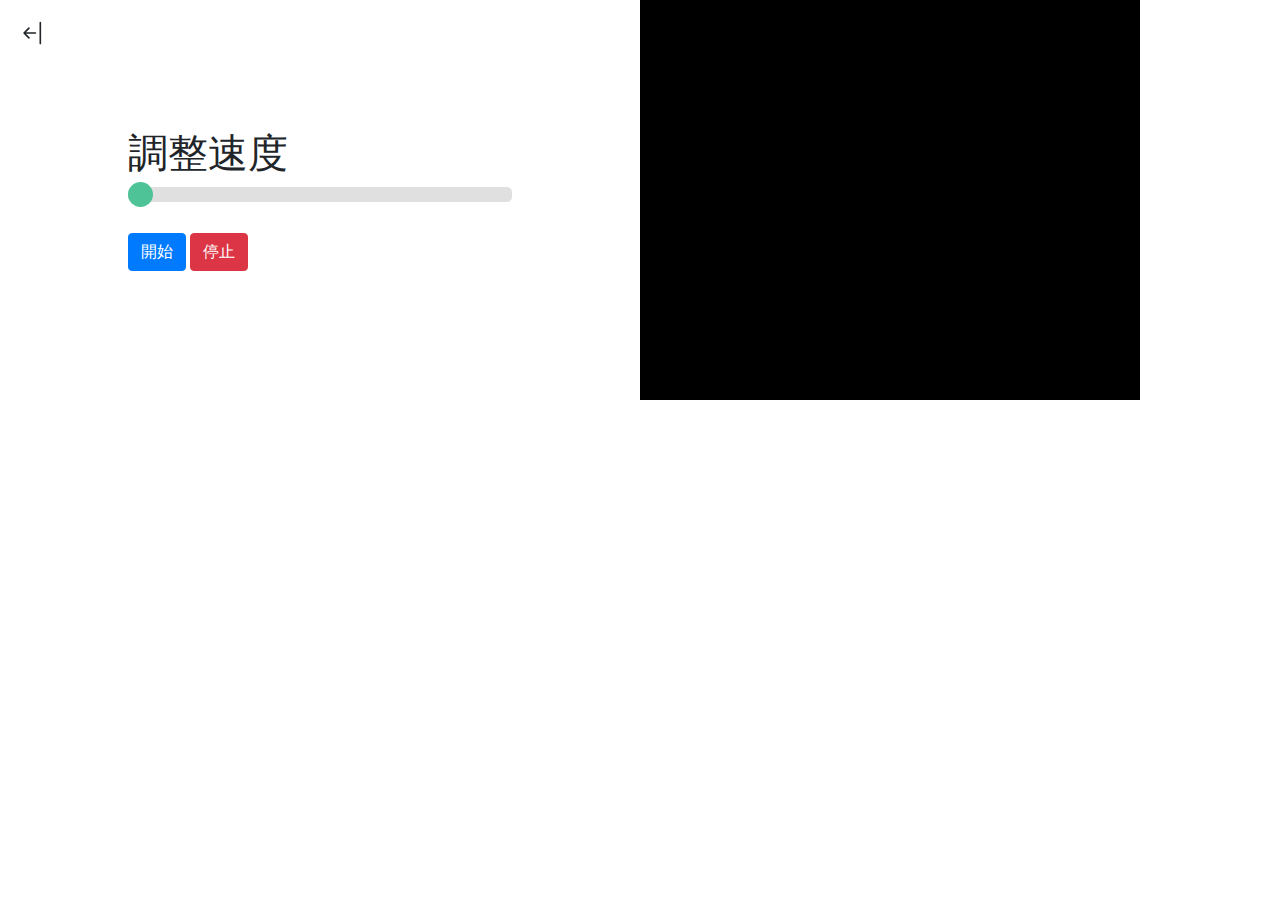
==== component/lab1-tonightEating/index.html @ a2e8f60c "1" ====
<!DOCTYPE html>
<html>
<style>
    .slider {
        -webkit-appearance: none;
        width: 100%;
        height: 15px;
        border-radius: 5px;
        background: #d3d3d3;
        outline: none;
        opacity: 0.7;
        -webkit-transition: .2s;
        transition: opacity .2s;
    }

    .slider::-webkit-slider-thumb {
        -webkit-appearance: none;
        appearance: none;
        width: 25px;
        height: 25px;
        border-radius: 50%;
        background: #04AA6D;
        cursor: pointer;
    }

    .slider::-moz-range-thumb {
        width: 25px;
        height: 25px;
        border-radius: 50%;
        background: #04AA6D;
        cursor: pointer;
    }
</style>

<head>
    <meta charset="utf-8">
    <title></title>
    <link rel="stylesheet" href="style.css">
</head>
<script src="three.r89.min.js"></script>
<script src="main.js" async defer></script>
<script src="https://code.jquery.com/jquery-3.6.0.min.js"></script>
<link rel="stylesheet" href="https://cdn.jsdelivr.net/npm/bootstrap@4.0.0/dist/css/bootstrap.min.css" integrity="sha384-Gn5384xqQ1aoWXA+058RXPxPg6fy4IWvTNh0E263XmFcJlSAwiGgFAW/dAiS6JXm" crossorigin="anonymous">

<body>
    <a onclick="back()" style="position: absolute; top: 20px; left: 20px">
        <svg xmlns="http://www.w3.org/2000/svg" width="26" height="26" fill="currentColor" class="bi bi-arrow-bar-left" viewBox="0 0 16 16">
            <path fill-rule="evenodd" d="M12.5 15a.5.5 0 0 1-.5-.5v-13a.5.5 0 0 1 1 0v13a.5.5 0 0 1-.5.5zM10 8a.5.5 0 0 1-.5.5H3.707l2.147 2.146a.5.5 0 0 1-.708.708l-3-3a.5.5 0 0 1 0-.708l3-3a.5.5 0 1 1 .708.708L3.707 7.5H9.5a.5.5 0 0 1 .5.5z"/>
        </svg>
    </a>
    <div style="display: flex; ">
        <div style="width: 50%; display: flex;">
            <div class="slidecontainer" style="margin: auto auto; width: 60%;">
                <div>
                    <h1>調整速度</h1>
                </div>
                <input type="range" min="1" max="10" value="1" class="slider" id="myRange">
            
                <br><br>
                <button onclick="run=true" class="btn btn-primary"> 開始</button>
                <button onclick="stopClick()" class="btn btn-danger"> 停止</button>
            </div>
        </div> 
        <canvas id="canvas" width="500" height="500"></canvas>
    </div> 
</body>

<script>
    let run = false;
    let mySystem, renderer, scene, camera, canvas;
    init();
    animate();


    function init() {
        scene = new THREE.Scene();
        camera = new THREE.PerspectiveCamera(50, window.innerWidth / window.innerHeight, 0.1, 1000);
        camera.position.set(0, 0, 100);
        camera.lookAt(0, 0, 0);

        canvas = $('#canvas')[0];
        renderer = new THREE.WebGLRenderer({ canvas, antialias: true })
        renderer.setClearColor(0xa0a0a0);
        renderer.setPixelRatio(window.devicePixelRatio);
        renderer.setSize(500, 400);


        const light = new THREE.DirectionalLight(0xffffff);
        light.position.set(100, 200, 400);
        scene.add(light);
        const light2 = new THREE.DirectionalLight(0xffffff);
        light2.position.set(-400, 200, -400);
        scene.add(light2);
        const light3 = new THREE.DirectionalLight(0xffffff);
        light3.position.set(100, -400, -400);
        scene.add(light3);

        mySystem = new THREE.Object3D();
        scene.add(mySystem);


        let texture, geometry, material, plane;
        texture = new THREE.TextureLoader().load('img/dup.jpg');
        texture2 = new THREE.TextureLoader().load('img/laman.jpg');
        texture3 = new THREE.TextureLoader().load('img/luzo.jpg');
        texture4 = new THREE.TextureLoader().load('img/hotpot.jpg');


        geometry = new THREE.PlaneGeometry(200, 100);
        textureBG = new THREE.TextureLoader().load('img/bg.jpg', );
        material = new THREE.MeshBasicMaterial({ map: textureBG });
        plane = new THREE.Mesh(geometry, material);
        scene.add(plane);


        geometry = new THREE.PlaneGeometry(50, 50);
        material = new THREE.MeshBasicMaterial({ map: texture });
        plane = new THREE.Mesh(geometry, material);
        plane.rotation.x = -90 * Math.PI / 180;
        plane.position.y += 25
        mySystem.add(plane);


        geometry = new THREE.PlaneGeometry(50, 50);
        material = new THREE.MeshBasicMaterial({ map: texture2 });
        plane = new THREE.Mesh(geometry, material);
        plane.position.z += 25
        mySystem.add(plane);


        geometry = new THREE.PlaneGeometry(50, 50);
        material = new THREE.MeshBasicMaterial({ map: texture3 });
        plane = new THREE.Mesh(geometry, material);
        plane.rotation.x = 90 * Math.PI / 180;
        plane.position.y -= 25
        mySystem.add(plane);


        geometry = new THREE.PlaneGeometry(50, 50);
        material = new THREE.MeshBasicMaterial({ map: texture4 });
        plane = new THREE.Mesh(geometry, material);
        plane.rotation.x = 180 * Math.PI / 180;
        plane.position.z -= 25
        mySystem.add(plane);

        renderer.render(scene, camera);
    }
    function animate() {
        if (run) {
            mySystem.rotation.x += ($('#myRange').val() * 0.01)
            renderer.render(scene, camera);
        }
        requestAnimationFrame(animate);
    }


    function stopClick() {
        run = false;
    }

    function back() {
        history.back();
    }
</script>

</html>
---- component/lab1-tonightEating/style.css ----
body{
text-align: center;
}
li{
text-align: left;
}
img{
    width: 100%;
    height: auto;
}
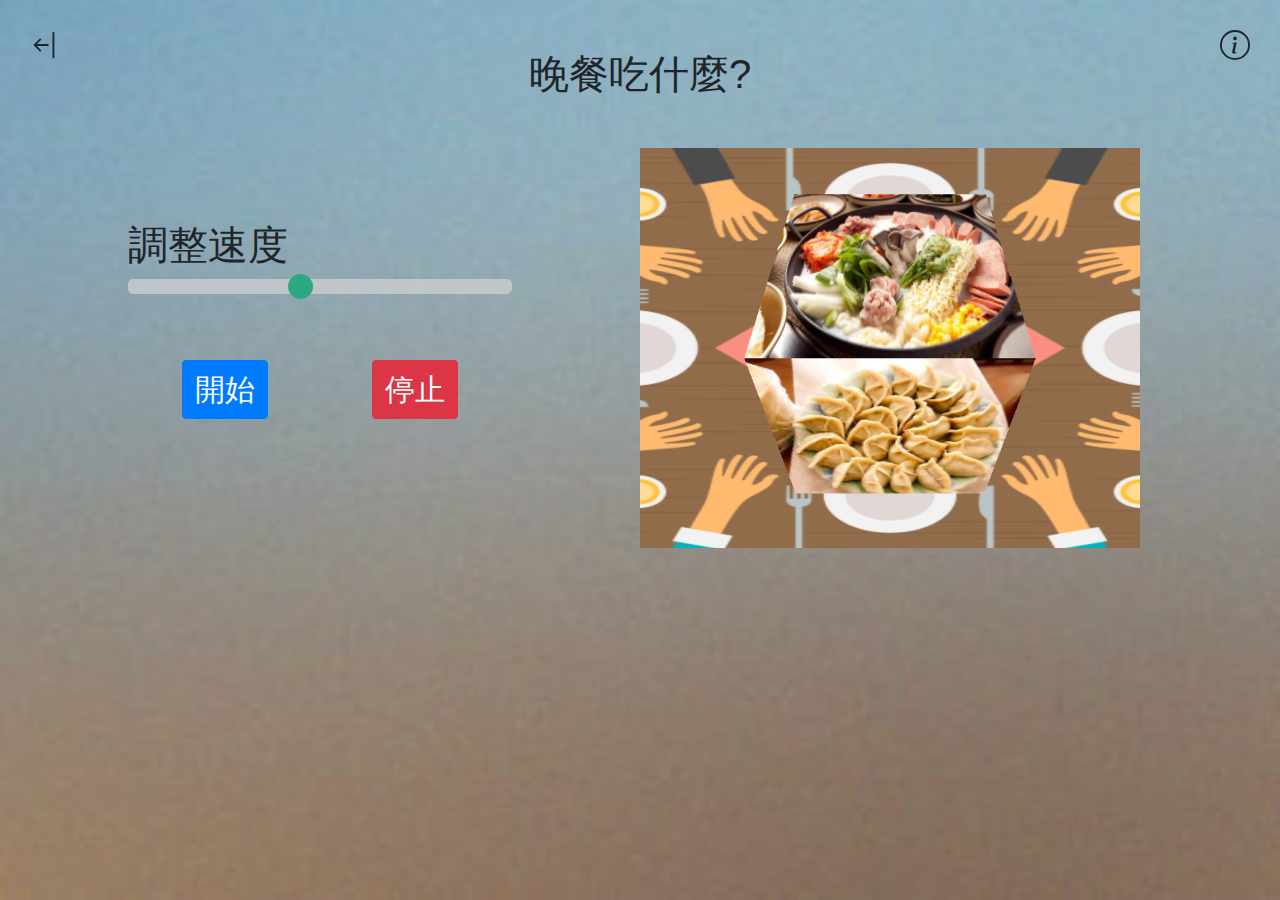
==== commit fe804beb: "1" ====
--- a/component/lab1-tonightEating/index.html
+++ b/component/lab1-tonightEating/index.html
@@ -30,6 +30,49 @@
         background: #04AA6D;
         cursor: pointer;
     }
+
+    body {
+        background-image: url("img/pic10.jpg");
+        background-repeat: no-repeat;
+        background-size: 100% 100%;
+        background-attachment: fixed;
+        overflow-y: scroll;
+    }
+
+    .mytooltip {
+        position: absolute;
+        top: 30px;
+        right: 30px;
+        display: inline-block;
+        z-index: 2;
+    }
+
+    .mytooltip .mytooltiptext {
+        visibility: hidden;
+        width: 120px;
+        background-color: black;
+        color: #fff;
+        text-align: center;
+        border-radius: 6px;
+        padding: 5px 0;
+
+        /* Position the tooltip */
+        position: absolute;
+        z-index: 2;
+        top: -5px;
+        right: 105%;
+
+        width: 300px;
+        word-break: break-word;
+        text-align: initial;
+        padding: 25px;
+        font-weight: 400;
+        line-height: 1.5;
+    }
+
+    .mytooltip:hover .mytooltiptext {
+        visibility: visible;
+    }
 </style>
 
 <head>
@@ -40,33 +83,57 @@
 <script src="three.r89.min.js"></script>
 <script src="main.js" async defer></script>
 <script src="https://code.jquery.com/jquery-3.6.0.min.js"></script>
-<link rel="stylesheet" href="https://cdn.jsdelivr.net/npm/bootstrap@4.0.0/dist/css/bootstrap.min.css" integrity="sha384-Gn5384xqQ1aoWXA+058RXPxPg6fy4IWvTNh0E263XmFcJlSAwiGgFAW/dAiS6JXm" crossorigin="anonymous">
+<link rel="stylesheet" href="https://cdn.jsdelivr.net/npm/bootstrap@4.0.0/dist/css/bootstrap.min.css"
+    integrity="sha384-Gn5384xqQ1aoWXA+058RXPxPg6fy4IWvTNh0E263XmFcJlSAwiGgFAW/dAiS6JXm" crossorigin="anonymous">
 
 <body>
-    <a onclick="back()" style="position: absolute; top: 20px; left: 20px">
-        <svg xmlns="http://www.w3.org/2000/svg" width="26" height="26" fill="currentColor" class="bi bi-arrow-bar-left" viewBox="0 0 16 16">
-            <path fill-rule="evenodd" d="M12.5 15a.5.5 0 0 1-.5-.5v-13a.5.5 0 0 1 1 0v13a.5.5 0 0 1-.5.5zM10 8a.5.5 0 0 1-.5.5H3.707l2.147 2.146a.5.5 0 0 1-.708.708l-3-3a.5.5 0 0 1 0-.708l3-3a.5.5 0 1 1 .708.708L3.707 7.5H9.5a.5.5 0 0 1 .5.5z"/>
+    <a onclick="back()" style="position: absolute; top: 30px; left: 30px">
+        <svg xmlns="http://www.w3.org/2000/svg" width="30" height="30" fill="currentColor" class="bi bi-arrow-bar-left"
+            viewBox="0 0 16 16">
+            <path fill-rule="evenodd"
+                d="M12.5 15a.5.5 0 0 1-.5-.5v-13a.5.5 0 0 1 1 0v13a.5.5 0 0 1-.5.5zM10 8a.5.5 0 0 1-.5.5H3.707l2.147 2.146a.5.5 0 0 1-.708.708l-3-3a.5.5 0 0 1 0-.708l3-3a.5.5 0 1 1 .708.708L3.707 7.5H9.5a.5.5 0 0 1 .5.5z" />
         </svg>
     </a>
+
+    <div class="mytooltip">
+        <svg xmlns="http://www.w3.org/2000/svg" width="30" height="30" fill="currentColor" class="bi bi-info-circle"
+            viewBox="0 0 16 16">
+            <path d="M8 15A7 7 0 1 1 8 1a7 7 0 0 1 0 14zm0 1A8 8 0 1 0 8 0a8 8 0 0 0 0 16z" />
+            <path
+                d="m8.93 6.588-2.29.287-.082.38.45.083c.294.07.352.176.288.469l-.738 3.468c-.194.897.105 1.319.808 1.319.545 0 1.178-.252 1.465-.598l.088-.416c-.2.176-.492.246-.686.246-.275 0-.375-.193-.304-.533L8.93 6.588zM9 4.5a1 1 0 1 1-2 0 1 1 0 0 1 2 0z" />
+        </svg>
+        <span class="mytooltiptext">
+            內容參考 <br>圖示： Boostrap Icons <br> 滑動條： W3Schools <br> 3D模型： Three.js
+        </span>
+    </div>
+
+
+
+    <div style="text-align: center; margin: 50px">
+        <h1>晚餐吃什麼?</h1>
+    </div>
+
     <div style="display: flex; ">
         <div style="width: 50%; display: flex;">
             <div class="slidecontainer" style="margin: auto auto; width: 60%;">
                 <div>
                     <h1>調整速度</h1>
                 </div>
-                <input type="range" min="1" max="10" value="1" class="slider" id="myRange">
-            
-                <br><br>
-                <button onclick="run=true" class="btn btn-primary"> 開始</button>
-                <button onclick="stopClick()" class="btn btn-danger"> 停止</button>
+                <input type="range" min="1" max="10" value="5" class="slider" id="myRange">
+
+                <div style="height: 175px; line-height: 175px; text-align: center;">
+                    <button onclick="run=true" class="btn btn-primary" style="font-size: 30px; margin-right: 100px;">
+                        開始</button>
+                    <button onclick="stopClick()" class="btn btn-danger" style="font-size: 30px;"> 停止</button>
+                </div>
             </div>
-        </div> 
+        </div>
         <canvas id="canvas" width="500" height="500"></canvas>
-    </div> 
+    </div>
 </body>
 
 <script>
-    let run = false;
+    let run = true;
     let mySystem, renderer, scene, camera, canvas;
     init();
     animate();
@@ -107,7 +174,7 @@
 
 
         geometry = new THREE.PlaneGeometry(200, 100);
-        textureBG = new THREE.TextureLoader().load('img/bg.jpg', );
+        textureBG = new THREE.TextureLoader().load('img/bg.jpg',);
         material = new THREE.MeshBasicMaterial({ map: textureBG });
         plane = new THREE.Mesh(geometry, material);
         scene.add(plane);
